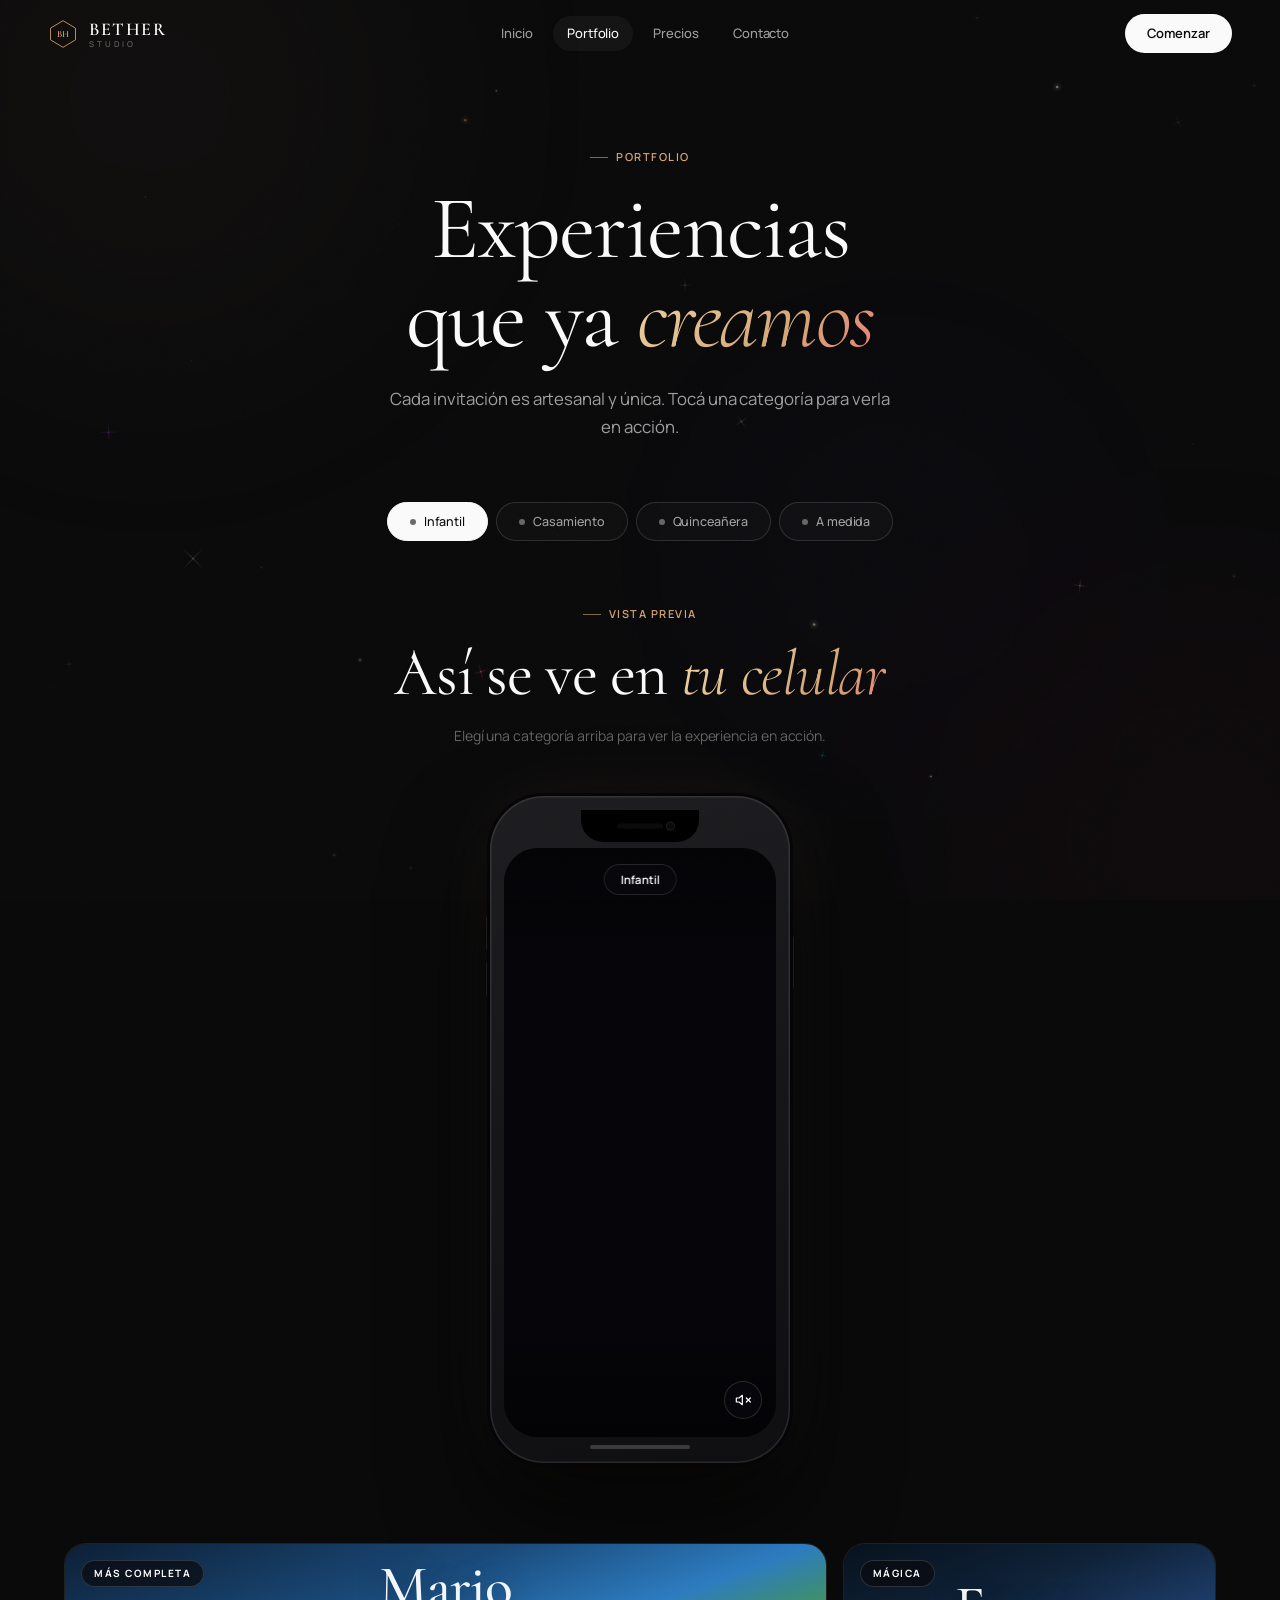
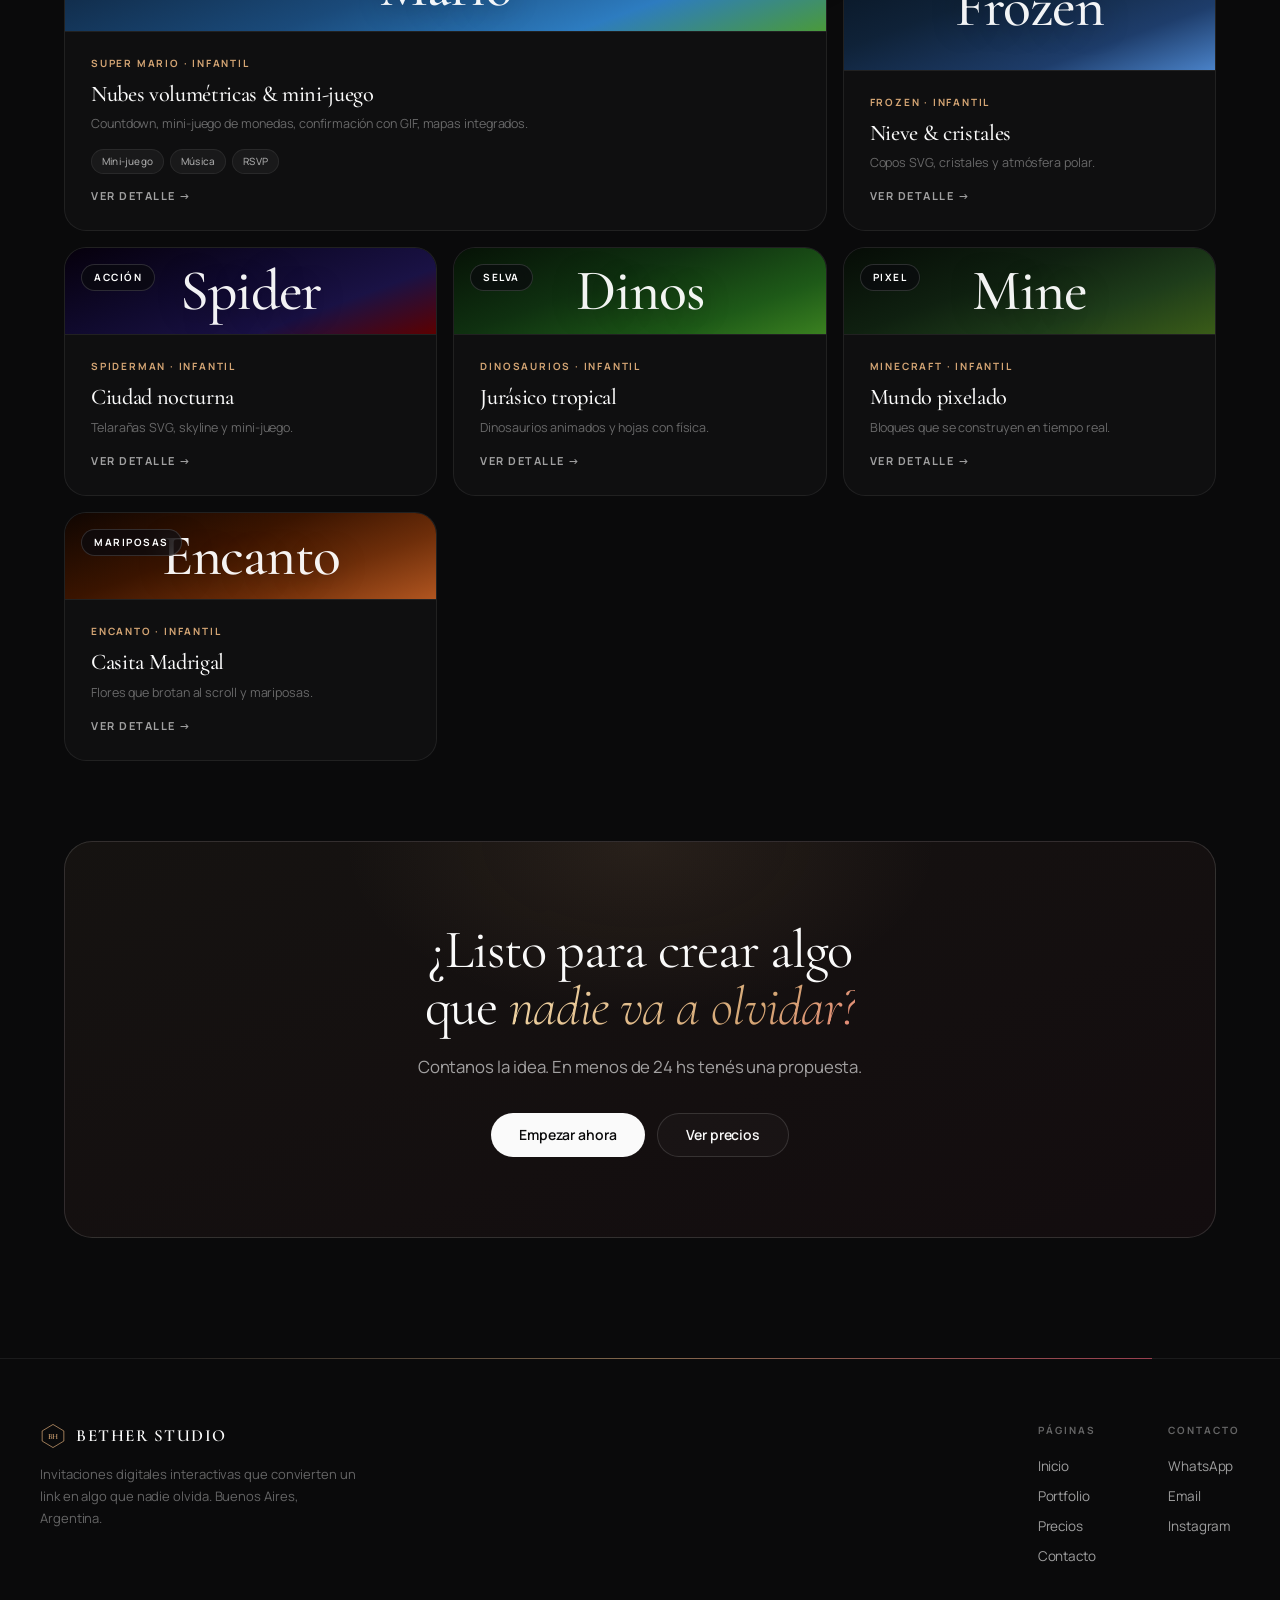
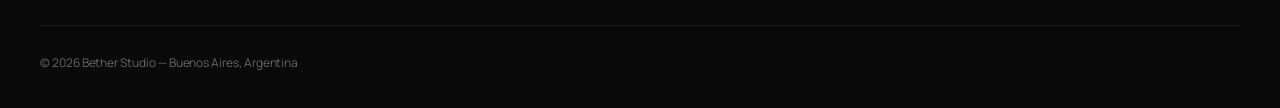
==== portfolio.html @ 916e72cb "Add files via upload" ====
<!DOCTYPE html>
<html lang="es">
<head>
<meta charset="UTF-8"/>
<meta name="viewport" content="width=device-width,initial-scale=1.0"/>
<title>Portfolio — Bether Studio</title>
<link rel="preconnect" href="https://fonts.googleapis.com"/>
<link rel="preconnect" href="https://fonts.gstatic.com" crossorigin/>
<link href="https://fonts.googleapis.com/css2?family=Cormorant+Garamond:ital,wght@0,300;0,400;0,500;0,600;1,300;1,400&family=Manrope:wght@300;400;500;600;700&display=swap" rel="stylesheet"/>
<link rel="stylesheet" href="shared.css"/>
<style>
/* ═══ FILTER BAR ═══ */
.filter-bar{display:flex;gap:8px;justify-content:center;flex-wrap:wrap;padding:0 24px 56px;max-width:var(--max-w);margin:0 auto}
.fb{background:var(--surface);border:1px solid var(--border-2);color:var(--text-2);padding:10px 22px;border-radius:99px;font-size:12.5px;font-weight:500;cursor:pointer;font-family:inherit;letter-spacing:-.005em;transition:all .25s var(--ease);display:inline-flex;align-items:center;gap:8px}
.fb:hover{background:var(--surface-2);border-color:var(--border-3);color:var(--text);transform:translateY(-1px)}
.fb.active{background:var(--text);color:var(--bg);border-color:var(--text)}
.fb-dot{width:6px;height:6px;border-radius:50%;background:currentColor;opacity:.6}

/* ═══ PHONE MOCKUP ═══ */
.phone-section{display:flex;flex-direction:column;align-items:center;gap:48px;padding:0 24px 80px;max-width:860px;margin:0 auto}
.phone-header{text-align:center;max-width:560px}
.pl-sub{font-size:14px;color:var(--text-3);line-height:1.7;margin-top:8px}

.phone-wrap{position:relative;flex-shrink:0}
.phone-side-btn{position:absolute;background:rgba(255,255,255,.12);border-radius:3px}
.phone-vol-up{width:3px;height:34px;left:-4px;top:120px}
.phone-vol-down{width:3px;height:34px;left:-4px;top:166px}
.phone-power{width:3px;height:52px;right:-4px;top:140px}

.phone-frame{
  width:300px;
  background:linear-gradient(165deg,#1d1d20,#0f0f12);
  border-radius:54px;padding:14px;
  box-shadow:
    inset 0 0 0 1.5px rgba(255,255,255,.10),
    0 0 0 3px #050507,
    0 50px 100px rgba(0,0,0,.7),
    0 0 80px rgba(212,165,116,.08);
  position:relative;
  transition:transform .35s var(--ease);
}
.phone-frame:hover{transform:translateY(-6px) scale(1.01)}
.phone-notch{width:118px;height:32px;background:#000;border-radius:0 0 22px 22px;margin:0 auto 6px;position:relative}
.phone-notch::before{content:"";position:absolute;left:50%;top:50%;transform:translate(-50%,-50%);width:46px;height:5px;background:#0a0a0c;border-radius:99px}
.phone-notch::after{content:"";position:absolute;right:24px;top:50%;transform:translateY(-50%);width:9px;height:9px;border-radius:50%;background:#0a0a0c;border:1.2px solid rgba(255,255,255,.08)}
.phone-screen{background:#06060a;border-radius:34px;overflow:hidden;aspect-ratio:9/19.5;position:relative}
.phone-home-bar{width:100px;height:4px;background:rgba(255,255,255,.18);border-radius:99px;margin:8px auto 0}

.phone-placeholder{position:absolute;inset:0;display:flex;flex-direction:column;align-items:center;justify-content:center;gap:18px;z-index:2;background:radial-gradient(ellipse at center,#1a1a22,#0a0a0c);transition:opacity .45s var(--ease)}
.phone-placeholder.hidden{opacity:0;pointer-events:none}
.pp-glyph{width:54px;height:54px;border-radius:18px;background:linear-gradient(135deg,var(--gold),var(--gold-2));display:flex;align-items:center;justify-content:center;font-family:'Cormorant Garamond',serif;font-size:24px;font-weight:600;color:#1a0f00;box-shadow:0 12px 30px rgba(212,165,116,.3)}
.pp-text{font-size:13px;color:var(--text-2);text-align:center;line-height:1.6;font-weight:500;padding:0 20px;letter-spacing:-.005em}
.pp-arrows{font-size:20px;color:var(--gold);opacity:.4;animation:ppPulse 2s ease-in-out infinite}
@keyframes ppPulse{0%,100%{opacity:.3;transform:translateY(0)}50%{opacity:.85;transform:translateY(-4px)}}

.phone-video{position:absolute;inset:0;width:100%;height:100%;object-fit:cover;display:none;z-index:1}
.phone-video.active{display:block}

.phone-overlay{position:absolute;inset:0;z-index:3;pointer-events:none;display:none;background:linear-gradient(180deg,rgba(0,0,0,.45) 0%,transparent 22%,transparent 78%,rgba(0,0,0,.5) 100%)}
.phone-overlay.active{display:block;pointer-events:all}
.phone-cat-badge{position:absolute;top:16px;left:50%;transform:translateX(-50%);background:rgba(10,10,15,.65);border:1px solid rgba(255,255,255,.12);backdrop-filter:blur(14px);padding:6px 16px;border-radius:99px;font-size:11.5px;font-weight:600;color:#fff;letter-spacing:-.005em;white-space:nowrap}
.phone-sound-btn{position:absolute;bottom:18px;right:14px;width:38px;height:38px;border-radius:50%;background:rgba(10,10,15,.6);border:1px solid rgba(255,255,255,.14);backdrop-filter:blur(14px);display:flex;align-items:center;justify-content:center;cursor:pointer;color:#fff;transition:background .2s,transform .2s}
.phone-sound-btn:hover{background:rgba(20,20,25,.85);transform:scale(1.08)}
.phone-sound-btn svg{width:16px;height:16px;stroke-width:1.8}

/* ═══ PORTFOLIO GRID ═══ */
.port-grid{display:grid;grid-template-columns:repeat(12,1fr);gap:16px;max-width:var(--max-w);margin:0 auto;padding:0 24px 80px}
.pc{border-radius:var(--r-lg);overflow:hidden;background:var(--surface);border:1px solid var(--border);transition:transform .4s var(--ease),border-color .25s,box-shadow .4s;cursor:pointer;display:flex;flex-direction:column}
.pc:hover{border-color:var(--border-2);box-shadow:var(--shadow-3);transform:translateY(-6px)}
.pc-wide{grid-column:span 8}
.pc-tall{grid-column:span 4}
.pc-third{grid-column:span 4}
.pc-visual{position:relative;overflow:hidden;display:flex;align-items:center;justify-content:center;flex:1}
.pc-wide .pc-visual,.pc-tall .pc-visual{height:300px}
.pc-third .pc-visual{height:240px}
.pc-glyph{font-family:'Cormorant Garamond',serif;font-size:3.6rem;font-weight:500;letter-spacing:-.02em;transition:transform .55s var(--ease);position:relative;z-index:1;color:rgba(255,255,255,.95);text-shadow:0 4px 28px rgba(0,0,0,.4)}
.pc:hover .pc-glyph{transform:scale(1.08) translateY(-4px)}
.pc-badge{position:absolute;top:16px;left:16px;background:rgba(10,10,15,.72);border:1px solid rgba(255,255,255,.14);padding:5px 12px;border-radius:99px;font-size:10px;font-weight:700;letter-spacing:1.5px;color:#fff;text-transform:uppercase;backdrop-filter:blur(12px);z-index:2}
.pc-info{padding:24px 26px;border-top:1px solid var(--border)}
.pc-tag{font-size:10px;font-weight:700;letter-spacing:1.8px;text-transform:uppercase;margin-bottom:10px;display:block;color:var(--gold)}
.pc-name{font-family:'Cormorant Garamond',serif;font-size:1.4rem;font-weight:500;margin-bottom:8px;color:var(--text);letter-spacing:-.015em;line-height:1.15}
.pc-desc{font-size:12.5px;color:var(--text-3);line-height:1.65;font-weight:400}
.pc-pills{display:flex;gap:6px;flex-wrap:wrap;margin-top:14px}
.pill{font-size:10px;font-weight:500;padding:4px 10px;border-radius:99px;background:var(--surface-2);border:1px solid var(--border);color:var(--text-2);letter-spacing:.2px}
.pc-cta{display:inline-flex;align-items:center;gap:6px;margin-top:14px;font-size:11px;font-weight:700;letter-spacing:1.5px;text-transform:uppercase;color:var(--text-2);transition:gap .25s,color .25s}
.pc:hover .pc-cta{gap:10px;color:var(--gold)}

/* MODAL */
.modal-ov{position:fixed;inset:0;background:rgba(5,5,7,.82);backdrop-filter:blur(24px);z-index:8000;display:none;align-items:center;justify-content:center;padding:24px}
.modal-ov.open{display:flex}
.modal{background:var(--bg3);border:1px solid var(--border-2);border-radius:var(--r-xl);max-width:880px;width:100%;max-height:90vh;overflow-y:auto;position:relative;animation:mIn .45s var(--ease)}
@keyframes mIn{from{opacity:0;transform:scale(.96) translateY(20px)}to{opacity:1;transform:scale(1) translateY(0)}}
.modal-close{position:absolute;top:18px;right:18px;width:38px;height:38px;border-radius:50%;background:rgba(255,255,255,.06);border:1px solid var(--border-2);color:var(--text);font-size:16px;cursor:pointer;display:flex;align-items:center;justify-content:center;transition:all .2s;z-index:2;backdrop-filter:blur(10px)}
.modal-close:hover{background:rgba(255,255,255,.12);border-color:var(--border-3);transform:scale(1.08)}
.modal-vis{height:280px;display:flex;align-items:center;justify-content:center;border-radius:var(--r-xl) var(--r-xl) 0 0;position:relative;overflow:hidden}
.modal-vis-glyph{font-family:'Cormorant Garamond',serif;font-size:5rem;font-weight:500;color:#fff;letter-spacing:-.02em;text-shadow:0 6px 40px rgba(0,0,0,.4);z-index:2;position:relative}
.modal-body{padding:36px 40px 40px}
.modal-tag{font-size:10px;font-weight:700;letter-spacing:1.8px;text-transform:uppercase;color:var(--gold);margin-bottom:10px;display:block}
.modal-title{font-family:'Cormorant Garamond',serif;font-size:2.2rem;font-weight:500;letter-spacing:-.02em;margin-bottom:14px;line-height:1.1}
.modal-desc{font-size:14.5px;color:var(--text-2);line-height:1.7;margin-bottom:28px;font-weight:400}
.modal-feats{display:grid;grid-template-columns:1fr 1fr;gap:8px;margin-bottom:30px}
.mf{display:flex;align-items:center;gap:12px;font-size:13px;color:var(--text-2);padding:12px 16px;background:var(--surface);border:1px solid var(--border);border-radius:var(--r-md);font-weight:500}
.mf-i{width:24px;height:24px;border-radius:8px;background:var(--tint-gold);color:var(--gold);display:flex;align-items:center;justify-content:center;flex-shrink:0}
.mf-i svg{width:14px;height:14px}
.modal-acts{display:flex;gap:12px;flex-wrap:wrap}

@media(max-width:960px){
  .pc-wide,.pc-tall{grid-column:span 6}
  .pc-third{grid-column:span 6}
  .modal-feats{grid-template-columns:1fr}
}
@media(max-width:680px){
  .pc-wide,.pc-tall,.pc-third{grid-column:span 12}
  .phone-frame{width:280px}
  .modal-body{padding:24px 22px}
}
</style>
</head>
<body>

<nav id="nav">
  <a href="index.html" class="nav-logo">
    <svg class="logo-svg-el" viewBox="0 0 36 36" fill="none">
      <path d="M18 2 L33 11 L33 25 L18 34 L3 25 L3 11 Z" stroke="url(#lg1)" stroke-width="1" fill="none" stroke-linejoin="round"/>
      <text x="18" y="22" text-anchor="middle" font-family="Cormorant Garamond,serif" font-size="11" font-weight="600" fill="url(#lg1)">BH</text>
      <defs><linearGradient id="lg1" x1="3" y1="2" x2="33" y2="34"><stop offset="0%" stop-color="#d4a574"/><stop offset="100%" stop-color="#e6c08a"/></linearGradient></defs>
    </svg>
    <div class="logo-wm"><span class="logo-name">Bether</span><span class="logo-sub">Studio</span></div>
  </a>
  <ul class="nav-links">
    <li><a href="index.html">Inicio</a></li>
    <li><a href="portfolio.html" class="active">Portfolio</a></li>
    <li><a href="precios.html">Precios</a></li>
    <li><a href="contacto.html">Contacto</a></li>
  </ul>
  <a href="contacto.html" class="nav-cta">Comenzar</a>
  <button class="mt" id="mt" aria-label="Menu"><span></span><span></span><span></span></button>
</nav>
<div class="mmenu" id="mm">
  <button class="mclose" id="mc" aria-label="Cerrar">✕</button>
  <a href="index.html">Inicio</a>
  <a href="portfolio.html">Portfolio</a>
  <a href="precios.html">Precios</a>
  <a href="contacto.html">Contacto</a>
</div>
<div class="sb" id="sb"></div>

<!-- PAGE HEADER -->
<div class="ph">
  <div class="sec-tag reveal" style="justify-content:center">Portfolio</div>
  <h1 class="reveal">Experiencias<br>que ya <em>creamos</em></h1>
  <p class="reveal">Cada invitación es artesanal y única. Tocá una categoría para verla en acción.</p>
</div>

<!-- FILTER BAR -->
<div class="filter-bar">
  <button class="fb active" data-f="infantil"><span class="fb-dot"></span>Infantil</button>
  <button class="fb" data-f="casamiento"><span class="fb-dot"></span>Casamiento</button>
  <button class="fb" data-f="quinceanera"><span class="fb-dot"></span>Quinceañera</button>
  <button class="fb" data-f="medida"><span class="fb-dot"></span>A medida</button>
</div>

<!-- PHONE MOCKUP -->
<div class="phone-section">
  <div class="phone-header">
    <div class="sec-tag" style="justify-content:center">Vista previa</div>
    <h2 class="sec-title">Así se ve en <em>tu celular</em></h2>
    <p class="pl-sub">Elegí una categoría arriba para ver la experiencia en acción.</p>
  </div>
  <div class="phone-wrap">
    <div class="phone-side-btn phone-vol-up"></div>
    <div class="phone-side-btn phone-vol-down"></div>
    <div class="phone-side-btn phone-power"></div>
    <div class="phone-frame">
      <div class="phone-notch"></div>
      <div class="phone-screen">
        <div class="phone-placeholder" id="phonePlaceholder">
          <div class="pp-glyph">B</div>
          <div class="pp-text">Tocá una categoría<br>para ver la experiencia</div>
          <div class="pp-arrows">↑</div>
        </div>
        <video class="phone-video" id="vid-infantil" loop playsinline muted
          src="https://r2.betherstudio.com/previews/infantil.mp4"
          poster="https://r2.betherstudio.com/previews/infantil-poster.jpg"></video>
        <video class="phone-video" id="vid-casamiento" loop playsinline muted
          src="https://r2.betherstudio.com/previews/casamiento.mp4"
          poster="https://r2.betherstudio.com/previews/casamiento-poster.jpg"></video>
        <video class="phone-video" id="vid-quinceanera" loop playsinline muted
          src="https://r2.betherstudio.com/previews/quinceanera.mp4"
          poster="https://r2.betherstudio.com/previews/quinceanera-poster.jpg"></video>
        <video class="phone-video" id="vid-medida" loop playsinline muted
          src="https://r2.betherstudio.com/previews/medida.mp4"
          poster="https://r2.betherstudio.com/previews/medida-poster.jpg"></video>
        <div class="phone-overlay" id="phoneOverlay">
          <div class="phone-cat-badge" id="phoneCatBadge"></div>
          <div class="phone-sound-btn" id="phoneSoundBtn" aria-label="Sonido">
            <svg id="soundIcon" viewBox="0 0 24 24" fill="none" stroke="currentColor" stroke-linecap="round" stroke-linejoin="round"><polygon points="11 5 6 9 2 9 2 15 6 15 11 19 11 5"/><line x1="23" y1="9" x2="17" y2="15"/><line x1="17" y1="9" x2="23" y2="15"/></svg>
          </div>
        </div>
      </div>
      <div class="phone-home-bar"></div>
    </div>
  </div>
</div>

<!-- PORTFOLIO GRID -->
<div class="port-grid">

  <!-- Mario -->
  <div class="pc pc-wide" data-cat="infantil" data-modal="mario">
    <div class="pc-visual" style="background:linear-gradient(160deg,#0d1f35,#1a4a7a 45%,#2d7cc0 75%,#4a9a3a)">
      <span class="pc-badge">Más completa</span>
      <span class="pc-glyph">Mario</span>
    </div>
    <div class="pc-info">
      <span class="pc-tag">Super Mario · Infantil</span>
      <div class="pc-name">Nubes volumétricas &amp; mini-juego</div>
      <p class="pc-desc">Countdown, mini-juego de monedas, confirmación con GIF, mapas integrados.</p>
      <div class="pc-pills"><span class="pill">Mini-juego</span><span class="pill">Música</span><span class="pill">RSVP</span></div>
      <span class="pc-cta">Ver detalle →</span>
    </div>
  </div>

  <!-- Frozen -->
  <div class="pc pc-tall" data-cat="infantil" data-modal="frozen">
    <div class="pc-visual" style="background:linear-gradient(160deg,#07121e,#0f2238 40%,#1e3d6b 75%,#4a82c8)">
      <span class="pc-badge">Mágica</span>
      <span class="pc-glyph">Frozen</span>
    </div>
    <div class="pc-info">
      <span class="pc-tag">Frozen · Infantil</span>
      <div class="pc-name">Nieve &amp; cristales</div>
      <p class="pc-desc">Copos SVG, cristales y atmósfera polar.</p>
      <span class="pc-cta">Ver detalle →</span>
    </div>
  </div>

  <!-- Spiderman -->
  <div class="pc pc-third" data-cat="infantil" data-modal="spiderman">
    <div class="pc-visual" style="background:linear-gradient(160deg,#06000c,#100a2e 40%,#1a1245 70%,#5c0000)">
      <span class="pc-badge">Acción</span>
      <span class="pc-glyph">Spider</span>
    </div>
    <div class="pc-info">
      <span class="pc-tag">Spiderman · Infantil</span>
      <div class="pc-name">Ciudad nocturna</div>
      <p class="pc-desc">Telarañas SVG, skyline y mini-juego.</p>
      <span class="pc-cta">Ver detalle →</span>
    </div>
  </div>

  <!-- Dino -->
  <div class="pc pc-third" data-cat="infantil" data-modal="dino">
    <div class="pc-visual" style="background:linear-gradient(160deg,#061206,#0f3010 40%,#1e5a18 75%,#3a8020)">
      <span class="pc-badge">Selva</span>
      <span class="pc-glyph">Dinos</span>
    </div>
    <div class="pc-info">
      <span class="pc-tag">Dinosaurios · Infantil</span>
      <div class="pc-name">Jurásico tropical</div>
      <p class="pc-desc">Dinosaurios animados y hojas con física.</p>
      <span class="pc-cta">Ver detalle →</span>
    </div>
  </div>

  <!-- Minecraft -->
  <div class="pc pc-third" data-cat="infantil" data-modal="minecraft">
    <div class="pc-visual" style="background:linear-gradient(160deg,#060c06,#0f2010 40%,#1e3c1a 70%,#3a5c18)">
      <span class="pc-badge">Pixel</span>
      <span class="pc-glyph">Mine</span>
    </div>
    <div class="pc-info">
      <span class="pc-tag">Minecraft · Infantil</span>
      <div class="pc-name">Mundo pixelado</div>
      <p class="pc-desc">Bloques que se construyen en tiempo real.</p>
      <span class="pc-cta">Ver detalle →</span>
    </div>
  </div>

  <!-- Encanto -->
  <div class="pc pc-third" data-cat="infantil" data-modal="encanto">
    <div class="pc-visual" style="background:linear-gradient(160deg,#100602,#3a1400 40%,#6e2e0a 70%,#b05520)">
      <span class="pc-badge">Mariposas</span>
      <span class="pc-glyph">Encanto</span>
    </div>
    <div class="pc-info">
      <span class="pc-tag">Encanto · Infantil</span>
      <div class="pc-name">Casita Madrigal</div>
      <p class="pc-desc">Flores que brotan al scroll y mariposas.</p>
      <span class="pc-cta">Ver detalle →</span>
    </div>
  </div>

  <!-- Wedding -->
  <div class="pc pc-wide" data-cat="casamiento" data-modal="wed" style="display:none">
    <div class="pc-visual" style="background:linear-gradient(160deg,#0a0705,#14091e 45%,#1e1035 80%,#140820)">
      <span class="pc-badge">Elegancia</span>
      <span class="pc-glyph">Sí, acepto.</span>
    </div>
    <div class="pc-info">
      <span class="pc-tag">Casamiento</span>
      <div class="pc-name">Elegancia Dorada · Sobre animado</div>
      <p class="pc-desc">Sobre que se abre, pétalos, música generativa, trivia y CBU/alias.</p>
      <div class="pc-pills"><span class="pill">Sobre</span><span class="pill">Pétalos</span><span class="pill">CBU</span></div>
      <span class="pc-cta">Ver detalle →</span>
    </div>
  </div>

  <!-- Quince -->
  <div class="pc pc-tall" data-cat="quinceanera" data-modal="quince" style="display:none">
    <div class="pc-visual" style="background:linear-gradient(160deg,#0f0520,#2d0f4a 40%,#5a1f8a 70%,#8840c0)">
      <span class="pc-badge">Destellos</span>
      <span class="pc-glyph">Quince</span>
    </div>
    <div class="pc-info">
      <span class="pc-tag">Quinceañera</span>
      <div class="pc-name">Rosa Violeta</div>
      <p class="pc-desc">Pétalos de rosa, destellos, galería y RSVP.</p>
      <span class="pc-cta">Ver detalle →</span>
    </div>
  </div>

  <!-- Custom -->
  <div class="pc pc-wide" data-cat="medida" data-modal="custom" style="display:none">
    <div class="pc-visual" style="background:linear-gradient(160deg,#111113,#18182a 50%,#2a1f3a)">
      <span class="pc-badge">A medida</span>
      <span class="pc-glyph">Tu idea</span>
    </div>
    <div class="pc-info">
      <span class="pc-tag">A medida</span>
      <div class="pc-name">¿Tenés una idea?</div>
      <p class="pc-desc">Cualquier temática. Construimos algo único para vos.</p>
      <span class="pc-cta">Ver detalle →</span>
    </div>
  </div>

</div>

<!-- CTA BANNER -->
<div class="cta-banner">
  <div class="cta-inner reveal">
    <h2>¿Listo para crear algo<br>que <em>nadie va a olvidar?</em></h2>
    <p>Contanos la idea. En menos de 24 hs tenés una propuesta.</p>
    <div class="cta-btns">
      <a href="contacto.html" class="btn btn-primary">Empezar ahora</a>
      <a href="precios.html" class="btn btn-ghost">Ver precios</a>
    </div>
  </div>
</div>

<!-- MODAL -->
<div class="modal-ov" id="mOv">
  <div class="modal">
    <button class="modal-close" id="mClose" aria-label="Cerrar">✕</button>
    <div class="modal-vis" id="mVis"></div>
    <div class="modal-body">
      <span class="modal-tag" id="mTag"></span>
      <h3 class="modal-title" id="mTitle"></h3>
      <p class="modal-desc" id="mDesc"></p>
      <div class="modal-feats" id="mFeats"></div>
      <div class="modal-acts">
        <a href="contacto.html" class="btn btn-primary">Consultar esta experiencia</a>
        <a href="https://wa.me/5491137028226" class="btn btn-ghost" target="_blank" rel="noopener">WhatsApp</a>
      </div>
    </div>
  </div>
</div>

<!-- FOOTER -->
<footer>
  <div class="foot-inner">
    <div class="foot-top">
      <div class="foot-brand">
        <div class="foot-brand-logo">
          <svg width="26" height="26" viewBox="0 0 36 36" fill="none">
            <path d="M18 2 L33 11 L33 25 L18 34 L3 25 L3 11 Z" stroke="url(#fg2)" stroke-width="1" fill="none"/>
            <text x="18" y="22" text-anchor="middle" font-family="Cormorant Garamond,serif" font-size="11" font-weight="600" fill="url(#fg2)">BH</text>
            <defs><linearGradient id="fg2" x1="3" y1="2" x2="33" y2="34"><stop offset="0%" stop-color="#d4a574"/><stop offset="100%" stop-color="#e6c08a"/></linearGradient></defs>
          </svg>
          <span class="foot-brand-name">Bether Studio</span>
        </div>
        <p class="foot-desc">Invitaciones digitales interactivas que convierten un link en algo que nadie olvida. Buenos Aires, Argentina.</p>
      </div>
      <div class="foot-cols">
        <div class="foot-col">
          <h4>Páginas</h4>
          <a href="index.html">Inicio</a>
          <a href="portfolio.html">Portfolio</a>
          <a href="precios.html">Precios</a>
          <a href="contacto.html">Contacto</a>
        </div>
        <div class="foot-col">
          <h4>Contacto</h4>
          <a href="https://wa.me/5491137028226" target="_blank" rel="noopener">WhatsApp</a>
          <a href="mailto:hola@betherstudio.com.ar">Email</a>
          <a href="https://instagram.com/betherstudio" target="_blank" rel="noopener">Instagram</a>
        </div>
      </div>
    </div>
    <div class="foot-bottom">
      <span class="foot-copy">© 2026 Bether Studio — Buenos Aires, Argentina</span>
      
    </div>
  </div>
</footer>

<button class="back-top" id="bt" aria-label="Volver arriba">
  <svg width="14" height="14" viewBox="0 0 24 24" fill="none" stroke="currentColor" stroke-width="2" stroke-linecap="round" stroke-linejoin="round"><line x1="12" y1="19" x2="12" y2="5"/><polyline points="5 12 12 5 19 12"/></svg>
</button>

<script src="shared.js"></script>
<script>
/* ─── PHONE MOCKUP LOGIC ─── */
const CAT_LABELS = {
  infantil:   'Infantil',
  casamiento: 'Casamiento',
  quinceanera:'Quinceañera',
  medida:     'A medida'
};
let currentVid=null,isMuted=true;

function switchCategory(cat){
  if(currentVid){ currentVid.pause(); currentVid.classList.remove('active'); }
  document.getElementById('phonePlaceholder')?.classList.add('hidden');
  document.getElementById('phoneOverlay')?.classList.add('active');
  const badge=document.getElementById('phoneCatBadge');
  if(badge) badge.textContent = CAT_LABELS[cat] || cat;
  const vid=document.getElementById('vid-'+cat);
  if(vid){
    vid.classList.add('active');
    vid.muted=true; isMuted=true;
    updateSoundIcon();
    vid.currentTime=0;
    vid.play().catch(()=>{});
    currentVid=vid;
  }
}
function updateSoundIcon(){
  const ic=document.getElementById('soundIcon');
  if(!ic) return;
  ic.innerHTML = isMuted
    ? '<polygon points="11 5 6 9 2 9 2 15 6 15 11 19 11 5"/><line x1="23" y1="9" x2="17" y2="15"/><line x1="17" y1="9" x2="23" y2="15"/>'
    : '<polygon points="11 5 6 9 2 9 2 15 6 15 11 19 11 5"/><path d="M19.07 4.93a10 10 0 0 1 0 14.14M15.54 8.46a5 5 0 0 1 0 7.07"/>';
}
document.getElementById('phoneSoundBtn')?.addEventListener('click',()=>{
  if(!currentVid) return;
  isMuted=!isMuted; currentVid.muted=isMuted; updateSoundIcon();
});

/* ─── FILTERS ─── */
document.querySelectorAll('.fb').forEach(b=>{
  b.addEventListener('click',()=>{
    document.querySelectorAll('.fb').forEach(x=>x.classList.remove('active'));
    b.classList.add('active');
    const f=b.dataset.f;
    document.querySelectorAll('.pc').forEach(c=>{
      c.style.display = c.dataset.cat===f ? '' : 'none';
    });
    switchCategory(f);
  });
});

// Initial state
document.addEventListener('DOMContentLoaded',()=>{
  document.querySelectorAll('.pc').forEach(c=>{
    c.style.display = c.dataset.cat==='infantil' ? '' : 'none';
  });
  setTimeout(()=>switchCategory('infantil'),300);
});

/* ─── PORTFOLIO MODAL ─── */
const MD={
  mario:{tag:'Super Mario Bros · Cumpleaños infantil',title:'Nubes volumétricas & mini-juego',desc:'La experiencia más completa del portfolio. Countdown, mini-juego de monedas, confirmación con GIF y mapas integrados.',bg:'linear-gradient(160deg,#0d1f35,#1a4a7a 45%,#2d7cc0 75%,#4a9a3a)',glyph:'Mario',feats:['Mini-juego interactivo','Música + efectos','Countdown en vivo','Mapas integrados','Confirmación RSVP','Agregar al calendario']},
  wed:{tag:'Casamiento',title:'Elegancia Dorada · Sobre animado',desc:'Sobre que se abre al entrar, pétalos, música generativa, trivia de la pareja y sección de regalos con CBU/alias.',bg:'linear-gradient(160deg,#0a0705,#14091e 45%,#1e1035 80%,#140820)',glyph:'Sí, acepto.',feats:['Sobre animado','Pétalos Canvas','Música generativa','Trivia de la pareja','CBU/alias regalos','RSVP elegante']},
  frozen:{tag:'Frozen · Infantil',title:'Nieve & cristales mágicos',desc:'Copos SVG animados, cristales brillantes y atmósfera polar.',bg:'linear-gradient(160deg,#07121e,#0f2238 40%,#1e3d6b 75%,#4a82c8)',glyph:'Frozen',feats:['Nieve SVG','Cristales','Música Frozen','Countdown','Confirmación','Mapas']},
  spiderman:{tag:'Spiderman · Infantil',title:'Ciudad nocturna de Nueva York',desc:'Telarañas SVG en tiempo real, skyline y mini-juego de acción.',bg:'linear-gradient(160deg,#06000c,#100a2e 40%,#1a1245 70%,#5c0000)',glyph:'Spider',feats:['Telarañas SVG','Mini-juego','Skyline','Efectos','Confirmación','Countdown']},
  dino:{tag:'Dinosaurios · Infantil',title:'Jurásico Tropical',desc:'Selva animada, dinosaurios que caminan y hojas con física real.',bg:'linear-gradient(160deg,#061206,#0f3010 40%,#1e5a18 75%,#3a8020)',glyph:'Dinos',feats:['Dinos animados','Hojas física','Rugidos','Countdown','Confirmación','Mapas']},
  quince:{tag:'Quinceañera',title:'Rosa Violeta · Destellos de diamante',desc:'Pétalos de rosa, destellos, galería de fotos, música y RSVP con lista.',bg:'linear-gradient(160deg,#0f0520,#2d0f4a 40%,#5a1f8a 70%,#8840c0)',glyph:'Quince',feats:['Pétalos rosa','Destellos','Galería','Música','Lista invitados','Countdown']},
  encanto:{tag:'Encanto · Infantil',title:'Casita Madrigal & mariposas',desc:'Flores que brotan al scroll y mariposas animadas.',bg:'linear-gradient(160deg,#100602,#3a1400 40%,#6e2e0a 70%,#b05520)',glyph:'Encanto',feats:['Flores al scroll','Mariposas','Magia','Música Encanto','Confirmación','Countdown']},
  minecraft:{tag:'Minecraft · Infantil',title:'Mundo Pixelado',desc:'Bloques que se construyen en tiempo real y pixel art procedural.',bg:'linear-gradient(160deg,#060c06,#0f2010 40%,#1e3c1a 70%,#3a5c18)',glyph:'Mine',feats:['Bloques animados','Pixel art','Sonidos','Mini-juego','Confirmación','Countdown']},
  custom:{tag:'A medida',title:'¿Tenés una idea?',desc:'Cualquier temática. Mandanos tu idea y construimos algo único.',bg:'linear-gradient(160deg,#111113,#18182a 50%,#2a1f3a)',glyph:'Tu idea',feats:['100% original','Tu paleta','Mini-juego temático','Música a elección','Todo incluido','Entrega rápida']}
};
const checkIcon='<svg viewBox="0 0 24 24" fill="none" stroke="currentColor" stroke-width="2.5" stroke-linecap="round" stroke-linejoin="round"><polyline points="20 6 9 17 4 12"/></svg>';
const mOv=document.getElementById('mOv');
document.querySelectorAll('.pc').forEach(card=>{
  card.addEventListener('click',()=>{
    const d=MD[card.dataset.modal]; if(!d) return;
    const vis=document.getElementById('mVis');
    vis.style.background=d.bg;
    vis.innerHTML='<span class="modal-vis-glyph">'+d.glyph+'</span>';
    document.getElementById('mTag').textContent=d.tag;
    document.getElementById('mTitle').textContent=d.title;
    document.getElementById('mDesc').textContent=d.desc;
    document.getElementById('mFeats').innerHTML=d.feats.map(f=>'<div class="mf"><span class="mf-i">'+checkIcon+'</span>'+f+'</div>').join('');
    mOv.classList.add('open');
  });
});
document.getElementById('mClose').addEventListener('click',()=>mOv.classList.remove('open'));
mOv.addEventListener('click',e=>{ if(e.target===mOv) mOv.classList.remove('open'); });
document.addEventListener('keydown',e=>{ if(e.key==='Escape') mOv.classList.remove('open'); });
</script>
</body>
</html>
---- shared.css ----
/* ═══════════════════════════════════════════════════════
   BETHER STUDIO · Design System v3
   Stack: Manrope + Cormorant Garamond
   Mood: Spotify/Apple — minimal, premium, confident
═══════════════════════════════════════════════════════ */

*,*::before,*::after{box-sizing:border-box;margin:0;padding:0}

:root{
  /* Surfaces */
  --bg:#0a0a0b;
  --bg2:#101012;
  --bg3:#16161a;
  --surface:rgba(255,255,255,.025);
  --surface-2:rgba(255,255,255,.045);
  --border:rgba(255,255,255,.07);
  --border-2:rgba(255,255,255,.13);
  --border-3:rgba(255,255,255,.22);

  /* Text */
  --text:#fafafa;
  --text-2:rgba(250,250,250,.62);
  --text-3:rgba(250,250,250,.38);
  --text-4:rgba(250,250,250,.22);

  /* Accents — disciplined */
  --gold:#d4a574;
  --gold-2:#e6c08a;
  --gold-3:#f1d8a8;
  --coral:#ff5d7a;
  --coral-2:#ff7a8e;
  --green:#4ade80;
  --green-soft:rgba(74,222,128,.12);

  /* Soft hue tints (used sparingly for category coding) */
  --tint-pink:rgba(255,93,122,.10);
  --tint-gold:rgba(212,165,116,.12);
  --tint-cyan:rgba(34,211,238,.08);
  --tint-purple:rgba(168,85,247,.10);

  /* Easing & shadow */
  --ease:cubic-bezier(.22,1,.36,1);
  --ease-spring:cubic-bezier(.34,1.56,.64,1);
  --shadow-1:0 1px 2px rgba(0,0,0,.4);
  --shadow-2:0 12px 30px rgba(0,0,0,.5);
  --shadow-3:0 30px 80px rgba(0,0,0,.55);
  --glow-gold:0 0 60px rgba(212,165,116,.15);

  /* Layout */
  --max-w:1200px;
  --r-sm:10px;
  --r-md:16px;
  --r-lg:22px;
  --r-xl:28px;
}

html{scroll-behavior:smooth;background:var(--bg)}
body{
  font-family:'Manrope',-apple-system,BlinkMacSystemFont,sans-serif;
  background:var(--bg);
  color:var(--text);
  overflow-x:hidden;
  -webkit-font-smoothing:antialiased;
  font-feature-settings:"ss01","cv01";
  font-weight:400;
  line-height:1.5;
  letter-spacing:-.005em;
}

/* Subtle ambient grain — almost invisible, premium */
body::before{
  content:"";position:fixed;inset:0;pointer-events:none;z-index:9990;opacity:.025;
  background-image:url("data:image/svg+xml,%3Csvg xmlns='http://www.w3.org/2000/svg' width='180' height='180'%3E%3Cfilter id='n'%3E%3CfeTurbulence type='fractalNoise' baseFrequency='.85' numOctaves='3' stitchTiles='stitch'/%3E%3C/filter%3E%3Crect width='180' height='180' filter='url(%23n)'/%3E%3C/svg%3E");
  mix-blend-mode:overlay;
}

/* Ambient gradient orbs — subtle, replaces noisy canvas */
.ambient{position:fixed;inset:0;pointer-events:none;z-index:0;overflow:hidden}
.ambient .orb{position:absolute;border-radius:50%;filter:blur(120px);opacity:.35}
.ambient .orb-1{width:600px;height:600px;background:rgba(212,165,116,.10);top:-200px;left:-150px;animation:float1 28s ease-in-out infinite}
.ambient .orb-2{width:520px;height:520px;background:rgba(255,93,122,.08);bottom:-200px;right:-180px;animation:float2 32s ease-in-out infinite}
.ambient .orb-3{width:380px;height:380px;background:rgba(168,85,247,.06);top:40%;left:55%;animation:float3 36s ease-in-out infinite}
@keyframes float1{0%,100%{transform:translate(0,0)}50%{transform:translate(60px,-40px)}}
@keyframes float2{0%,100%{transform:translate(0,0)}50%{transform:translate(-50px,40px)}}
@keyframes float3{0%,100%{transform:translate(0,0)}50%{transform:translate(-40px,-30px)}}

/* Mouse spotlight — single soft follow */
.spot{position:fixed;width:520px;height:520px;border-radius:50%;pointer-events:none;z-index:1;
  background:radial-gradient(circle,rgba(212,165,116,.07),transparent 70%);
  transform:translate(-50%,-50%);will-change:transform}

/* ═══════════════════════ CINEMATIC PAGE TRANSITION ═══════════════════════ */
#pgTrans{
  position:fixed;inset:0;z-index:9000;pointer-events:none;
  background:#09090b;
  clip-path:circle(0% at var(--ox,50%) var(--oy,50%));
  transition:clip-path .58s cubic-bezier(.76,0,.24,1);
}
#pgTrans.go{
  clip-path:circle(150% at var(--ox,50%) var(--oy,50%));
  pointer-events:all;
}
#pgFlash{
  position:fixed;inset:0;
  pointer-events:none;
  z-index:9001;
}

.sb{position:fixed;top:0;left:0;height:2px;width:100%;background:linear-gradient(90deg,var(--gold),var(--coral) 45%,#a855f7 80%,var(--gold));background-size:200% 100%;z-index:1000;transform-origin:left;transform:scaleX(0);transition:transform .1s linear;animation:sbShift 8s linear infinite}
@keyframes sbShift{from{background-position:0% 0}to{background-position:200% 0}}

/* Layered content sits above ambient */
nav,main,section,footer,.section,.ph,.proof-bar,.mq-wrap,.cta-banner,.contact-grid,.pricing-grid,.phone-section,.table-wrap,.filter-bar,.port-grid,.mmenu,.back-top,.modal-ov{position:relative;z-index:2}

/* ═══════════════ NAV ═══════════════ */
nav{position:fixed;top:0;left:0;right:0;z-index:500;padding:0 clamp(20px,4vw,48px);height:68px;display:flex;align-items:center;justify-content:space-between;transition:background .4s,border-color .4s,backdrop-filter .4s;border-bottom:1px solid transparent}
nav.scrolled{background:rgba(10,10,11,.78);border-color:var(--border);backdrop-filter:blur(28px) saturate(180%);-webkit-backdrop-filter:blur(28px) saturate(180%)}
.nav-logo{display:flex;align-items:center;gap:11px;text-decoration:none;flex-shrink:0}
.logo-svg-el{width:30px;height:30px;flex-shrink:0}
.logo-wm{display:flex;flex-direction:column;gap:2px;line-height:1}
.logo-name{font-family:'Cormorant Garamond',serif;font-size:18px;font-weight:600;letter-spacing:1.5px;color:var(--text);text-transform:uppercase}
.logo-sub{font-size:8px;font-weight:500;letter-spacing:3px;color:var(--text-3);text-transform:uppercase}

.nav-links{display:flex;gap:6px;list-style:none}
.nav-links a{display:inline-block;font-size:13px;font-weight:500;color:var(--text-2);text-decoration:none;padding:8px 14px;border-radius:99px;transition:color .25s,background .25s;letter-spacing:-.005em}
.nav-links a:hover{color:var(--text);background:var(--surface)}
.nav-links a.active{color:var(--text);background:var(--surface-2)}

.nav-cta{font-size:13px;font-weight:600;color:var(--bg);background:var(--text);padding:10px 22px;border-radius:99px;text-decoration:none;transition:transform .25s var(--ease),box-shadow .25s;letter-spacing:-.005em}
.nav-cta:hover{transform:translateY(-1px);box-shadow:0 8px 22px rgba(255,255,255,.18)}

.mt{display:none;flex-direction:column;gap:5px;background:none;border:none;cursor:pointer;padding:8px;width:38px;height:38px;align-items:center;justify-content:center}
.mt span{width:20px;height:1.5px;background:var(--text);transition:transform .3s,opacity .3s;display:block;border-radius:2px}
.mmenu{display:none;position:fixed;inset:0;background:rgba(10,10,11,.96);backdrop-filter:blur(20px);z-index:499;flex-direction:column;align-items:center;justify-content:center;gap:32px;opacity:0;transition:opacity .35s var(--ease)}
.mmenu.open{opacity:1}
.mmenu a{font-family:'Cormorant Garamond',serif;font-size:2.4rem;font-weight:300;color:var(--text);text-decoration:none;transition:color .2s}
.mmenu a:hover{color:var(--gold)}
.mclose{position:absolute;top:18px;right:22px;background:none;border:1px solid var(--border-2);color:var(--text);font-size:18px;cursor:pointer;width:38px;height:38px;border-radius:50%;display:flex;align-items:center;justify-content:center}

/* ═══════════════ BUTTONS ═══════════════ */
.btn{display:inline-flex;align-items:center;gap:8px;font-family:inherit;border:none;border-radius:99px;cursor:pointer;text-decoration:none;font-weight:600;letter-spacing:-.005em;transition:transform .25s var(--ease),background .25s,box-shadow .25s,border-color .25s,color .25s;font-size:14px;padding:14px 28px;line-height:1;white-space:nowrap}
.btn-primary{background:var(--text);color:var(--bg);position:relative;overflow:hidden;isolation:isolate}
.btn-primary:hover{transform:translateY(-2px);box-shadow:0 12px 32px rgba(255,255,255,.18)}
.btn-coral{background:var(--coral);color:#fff;position:relative;overflow:hidden;isolation:isolate}
.btn-coral:hover{transform:translateY(-2px);background:var(--coral-2);box-shadow:0 14px 36px rgba(255,93,122,.38)}
.btn-gold{background:linear-gradient(135deg,var(--gold),var(--gold-2));color:#1a0f00;position:relative;overflow:hidden;isolation:isolate}
.btn-gold:hover{transform:translateY(-2px);box-shadow:0 14px 36px rgba(212,165,116,.38)}
/* shine that travels through */
.btn-primary::after,.btn-coral::after,.btn-gold::after{
  content:"";position:absolute;inset:0;
  background:linear-gradient(105deg,transparent 30%,rgba(255,255,255,.45) 50%,transparent 70%);
  transform:translateX(-100%);
  animation:btnShine 4.2s ease-in-out infinite;pointer-events:none;z-index:-1;
}
.btn-coral::after,.btn-gold::after{background:linear-gradient(105deg,transparent 30%,rgba(255,255,255,.35) 50%,transparent 70%)}
@keyframes btnShine{0%,100%{transform:translateX(-100%)}55%{transform:translateX(180%)}}
.btn-ghost{background:var(--surface);color:var(--text);border:1px solid var(--border-2)}
.btn-ghost:hover{background:var(--surface-2);border-color:var(--border-3);transform:translateY(-2px)}
.btn-wa{background:var(--green-soft);color:var(--green);border:1px solid rgba(74,222,128,.28)}
.btn-wa:hover{background:rgba(74,222,128,.18);transform:translateY(-2px)}

/* ═══════════════ SECTIONS ═══════════════ */
.section{padding:120px 24px}
.sec-inner{max-width:var(--max-w);margin:0 auto}
.sec-header{text-align:center;margin-bottom:64px;max-width:680px;margin-left:auto;margin-right:auto}
.sec-tag{display:inline-flex;align-items:center;gap:8px;font-size:11px;font-weight:600;letter-spacing:1.5px;text-transform:uppercase;color:var(--gold);margin-bottom:18px}
.sec-tag::before{content:"";width:18px;height:1px;background:var(--gold);opacity:.6}
.sec-title{font-family:'Cormorant Garamond',serif;font-size:clamp(2.2rem,5vw,4rem);font-weight:400;letter-spacing:-.02em;line-height:1.02;margin-bottom:18px;color:var(--text);text-wrap:balance}
.sec-title em{font-style:italic;font-weight:300;background:linear-gradient(135deg,var(--gold-3) 0%,var(--gold) 40%,var(--coral) 80%,var(--gold-2) 100%);background-size:200% auto;-webkit-background-clip:text;background-clip:text;color:transparent;animation:gradShift 7s ease-in-out infinite}
@keyframes gradShift{0%,100%{background-position:0% center}50%{background-position:200% center}}
.sec-title strong{font-weight:600;color:var(--text)}
.sec-sub{font-size:1.05rem;color:var(--text-2);font-weight:400;line-height:1.65;max-width:560px;margin:0 auto;text-wrap:pretty}

/* Page header */
.ph{padding:140px 24px 60px;text-align:center;position:relative;overflow:hidden}
.ph h1{font-family:'Cormorant Garamond',serif;font-size:clamp(2.8rem,7vw,5.6rem);font-weight:400;letter-spacing:-.02em;line-height:1;margin-bottom:22px;text-wrap:balance}
.ph h1 em{font-style:italic;font-weight:300;background:linear-gradient(135deg,var(--gold-3) 0%,var(--gold) 35%,var(--coral) 70%,var(--gold-2) 100%);background-size:220% auto;-webkit-background-clip:text;background-clip:text;color:transparent;animation:gradShift 7s ease-in-out infinite}
.ph p{font-size:1.05rem;color:var(--text-2);font-weight:400;max-width:520px;margin:0 auto;line-height:1.7}

/* ═══════════════ PROOF BAR ═══════════════ */
.proof-bar{padding:22px 24px;border-top:1px solid var(--border);border-bottom:1px solid var(--border);background:rgba(255,255,255,.015)}
.proof-inner{max-width:var(--max-w);margin:0 auto;display:flex;align-items:center;justify-content:center;gap:48px;flex-wrap:wrap}
.proof-item{display:flex;align-items:center;gap:10px;opacity:.7;transition:opacity .25s}
.proof-item:hover{opacity:1}
.proof-stars{font-size:13px;letter-spacing:1px;color:var(--gold)}
.proof-text{font-size:13px;color:var(--text-2);font-weight:500}
.proof-text strong{color:var(--text);font-weight:600}
.proof-div{width:1px;height:18px;background:var(--border-2)}

/* ═══════════════ MARQUEE ═══════════════ */
.mq-wrap{overflow:hidden;position:relative;border-top:1px solid var(--border);border-bottom:1px solid var(--border);background:var(--bg2)}
.mq-wrap::before,.mq-wrap::after{content:"";position:absolute;top:0;bottom:0;width:140px;z-index:2;pointer-events:none}
.mq-wrap::before{left:0;background:linear-gradient(90deg,var(--bg2),transparent)}
.mq-wrap::after{right:0;background:linear-gradient(-90deg,var(--bg2),transparent)}
.mq-track{display:flex;animation:mq 50s linear infinite;white-space:nowrap;align-items:center}
.mq-track span{padding:20px 26px;font-size:13px;font-weight:500;color:var(--text-2);letter-spacing:-.005em}
.mq-track span.sep{padding:20px 4px;font-size:6px;color:var(--text-4)}
/* Marquee with subtle category color cycle */
.mq-track span:nth-child(12n+1){color:var(--gold)}
.mq-track span:nth-child(12n+3){color:var(--coral)}
.mq-track span:nth-child(12n+5){color:#a855f7}
.mq-track span:nth-child(12n+7){color:#22d3ee}
.mq-track span:nth-child(12n+9){color:#ffe449}
.mq-track span:nth-child(12n+11){color:var(--green)}
@keyframes mq{from{transform:translateX(0)}to{transform:translateX(-50%)}}

/* ═══════════════ TESTIMONIALS ═══════════════ */
.test-grid{display:grid;grid-template-columns:repeat(3,1fr);gap:16px}
.test-card{border-radius:var(--r-lg);padding:32px 30px;border:1px solid var(--border);background:var(--surface);transition:transform .4s var(--ease),border-color .3s,background .3s,box-shadow .4s;position:relative;overflow:hidden}
.test-card::before{content:"";position:absolute;inset:0;border-radius:inherit;opacity:0;background:radial-gradient(ellipse at top left,var(--tt),transparent 65%);transition:opacity .4s var(--ease);pointer-events:none}
.test-card:nth-child(1){--tt:rgba(212,165,116,.10);--ttb:rgba(212,165,116,.4)}
.test-card:nth-child(2){--tt:rgba(255,93,122,.10);--ttb:rgba(255,93,122,.4)}
.test-card:nth-child(3){--tt:rgba(168,85,247,.10);--ttb:rgba(168,85,247,.4)}
.test-card:hover{transform:translateY(-5px);border-color:var(--ttb);background:var(--surface-2);box-shadow:0 20px 50px rgba(0,0,0,.4)}
.test-card:hover::before{opacity:1}
.test-card>*{position:relative}
.test-stars{display:flex;gap:2px;margin-bottom:16px;font-size:14px;letter-spacing:1px;color:var(--gold)}
.test-card:nth-child(2) .test-stars{color:var(--coral)}
.test-card:nth-child(3) .test-stars{color:#c47fff}
.test-q{font-family:'Cormorant Garamond',serif;font-size:1.18rem;font-weight:400;font-style:italic;color:var(--text);line-height:1.55;margin-bottom:22px;text-wrap:pretty}
.test-auth{display:flex;align-items:center;gap:12px}
.test-av{width:40px;height:40px;border-radius:50%;background:var(--surface-2);border:1px solid var(--border-2);display:flex;align-items:center;justify-content:center;font-size:13px;font-weight:700;flex-shrink:0;color:var(--gold);font-family:inherit;letter-spacing:-.02em}
.test-card:nth-child(2) .test-av{color:var(--coral);background:rgba(255,93,122,.08);border-color:rgba(255,93,122,.25)}
.test-card:nth-child(3) .test-av{color:#c47fff;background:rgba(168,85,247,.08);border-color:rgba(168,85,247,.25)}
.test-card:nth-child(1) .test-av{background:rgba(212,165,116,.08);border-color:rgba(212,165,116,.25)}
.test-info{font-size:13px;color:var(--text);font-weight:600;line-height:1.4}
.test-info span{display:block;font-size:11.5px;color:var(--text-3);font-weight:500;margin-top:2px;letter-spacing:.2px}

/* ═══════════════ CTA BANNER ═══════════════ */
.cta-banner{max-width:var(--max-w);margin:0 auto;padding:0 24px}
.cta-inner{border-radius:var(--r-xl);padding:80px 60px;text-align:center;position:relative;overflow:hidden;background:linear-gradient(160deg,rgba(212,165,116,.06),rgba(255,93,122,.04));border:1px solid var(--border-2)}
.cta-inner::before{content:"";position:absolute;top:-50%;left:50%;transform:translateX(-50%);width:700px;height:400px;background:radial-gradient(ellipse,rgba(212,165,116,.10),transparent 60%);pointer-events:none}
.cta-inner > *{position:relative}
.cta-inner h2{font-family:'Cormorant Garamond',serif;font-size:clamp(2rem,4.5vw,3.4rem);font-weight:400;letter-spacing:-.02em;margin-bottom:18px;line-height:1.05;text-wrap:balance}
.cta-inner h2 em{font-style:italic;font-weight:300;background:linear-gradient(135deg,var(--gold-3) 0%,var(--gold) 35%,var(--coral) 70%,var(--gold-2) 100%);background-size:220% auto;-webkit-background-clip:text;background-clip:text;color:transparent;animation:gradShift 7s ease-in-out infinite}
.cta-inner h2 strong{font-weight:600}
.cta-inner p{font-size:1.05rem;color:var(--text-2);margin-bottom:32px;line-height:1.6;max-width:520px;margin-left:auto;margin-right:auto}
.cta-btns{display:flex;gap:12px;justify-content:center;flex-wrap:wrap}

/* ═══════════════ FOOTER ═══════════════ */
footer{border-top:1px solid var(--border);padding:64px 24px 36px;margin-top:120px;position:relative}
footer::before{content:"";position:absolute;top:-1px;left:10%;right:10%;height:1px;background:linear-gradient(90deg,transparent,var(--gold) 25%,var(--coral) 50%,#a855f7 75%,transparent);background-size:200% 100%;animation:sbShift 12s linear infinite;opacity:.55}
.foot-inner{max-width:var(--max-w);margin:0 auto}
.foot-top{display:flex;justify-content:space-between;gap:60px;flex-wrap:wrap;margin-bottom:48px}
.foot-brand{max-width:320px}
.foot-brand-logo{display:flex;align-items:center;gap:10px;margin-bottom:14px}
.foot-brand-name{font-family:'Cormorant Garamond',serif;font-size:17px;font-weight:600;letter-spacing:1.5px;color:var(--text);text-transform:uppercase}
.foot-desc{font-size:13px;color:var(--text-3);line-height:1.7}
.foot-cols{display:flex;gap:72px}
.foot-col h4{font-size:10px;font-weight:700;letter-spacing:2px;text-transform:uppercase;color:var(--text-3);margin-bottom:18px}
.foot-col a{display:block;font-size:13.5px;color:var(--text-2);text-decoration:none;margin-bottom:10px;transition:color .2s}
.foot-col a:hover{color:var(--text)}
.foot-bottom{display:flex;align-items:center;justify-content:space-between;flex-wrap:wrap;gap:14px;padding-top:28px;border-top:1px solid var(--border)}
.foot-copy,.foot-made{font-size:12px;color:var(--text-3);letter-spacing:-.005em}
.foot-made span{color:var(--coral)}

/* ═══════════════ BACK TO TOP ═══════════════ */
.back-top{position:fixed;bottom:28px;right:28px;width:46px;height:46px;border-radius:50%;background:rgba(20,20,22,.86);backdrop-filter:blur(12px);border:1px solid var(--border-2);color:var(--text);display:flex;align-items:center;justify-content:center;font-size:16px;cursor:pointer;z-index:400;opacity:0;transform:translateY(14px) scale(.9);transition:all .35s var(--ease)}
.back-top.show{opacity:1;transform:translateY(0) scale(1)}
.back-top:hover{background:rgba(30,30,34,.95);border-color:var(--border-3);transform:translateY(-2px) scale(1.05)}

/* ═══════════════ FAQ ═══════════════ */
.faq-wrap{max-width:720px;margin:0 auto}
.faq-list{margin-top:40px;display:flex;flex-direction:column;gap:8px}
.faq-item{background:var(--surface);border:1px solid var(--border);border-radius:var(--r-md);overflow:hidden;transition:border-color .25s,background .25s}
.faq-item:hover,.faq-item.open{border-color:var(--border-2);background:var(--surface-2)}
.faq-q{display:flex;align-items:center;justify-content:space-between;gap:20px;padding:22px 26px;cursor:pointer;font-size:15px;font-weight:500;color:var(--text);transition:color .2s;border:none;background:none;width:100%;text-align:left;font-family:inherit;letter-spacing:-.005em}
.faq-arr{font-size:22px;color:var(--text-3);transition:transform .35s var(--ease),color .2s;flex-shrink:0;font-weight:300;line-height:1}
.faq-item.open .faq-arr{transform:rotate(45deg);color:var(--gold)}
.faq-a{max-height:0;overflow:hidden;transition:max-height .45s var(--ease),padding .3s}
.faq-item.open .faq-a{max-height:340px;padding:0 26px 22px}
.faq-a p{font-size:14px;color:var(--text-2);line-height:1.75}

/* ═══════════════ REVEAL — cinematic ═══════════════ */
@keyframes fadeUp{from{opacity:0;transform:translateY(20px)}to{opacity:1;transform:translateY(0)}}
.reveal{opacity:0;transform:translateY(32px);filter:blur(6px);transition:opacity .9s var(--ease),transform .9s var(--ease),filter .9s var(--ease)}
.reveal.visible{opacity:1;transform:translateY(0);filter:blur(0)}
.d1{transition-delay:.08s}.d2{transition-delay:.16s}.d3{transition-delay:.24s}.d4{transition-delay:.32s}
@media(prefers-reduced-motion:reduce){
  .reveal{filter:none;transform:none}
}

/* ═══════════════ RESPONSIVE ═══════════════ */
@media(max-width:960px){
  .test-grid{grid-template-columns:1fr 1fr}
  .foot-cols{gap:48px}
  .section{padding:90px 24px}
}
@media(max-width:680px){
  nav{padding:0 18px;height:62px}
  .nav-links,.nav-cta{display:none}
  .mt{display:flex}
  .logo-wm .logo-sub{display:none}
  .test-grid{grid-template-columns:1fr}
  .foot-top{flex-direction:column;gap:32px}
  .foot-cols{flex-direction:column;gap:24px}
  .cta-inner{padding:56px 28px;border-radius:var(--r-lg)}
  .ph{padding:120px 20px 40px}
  .section{padding:72px 20px}
  .proof-inner{gap:18px}
  .proof-div{display:none}
}

/* Mobile: sin cursor custom, sin spot */
@media(pointer:coarse){
  *{cursor:auto!important}
  .spot{display:none!important}
  #pgFlash{display:none}
}
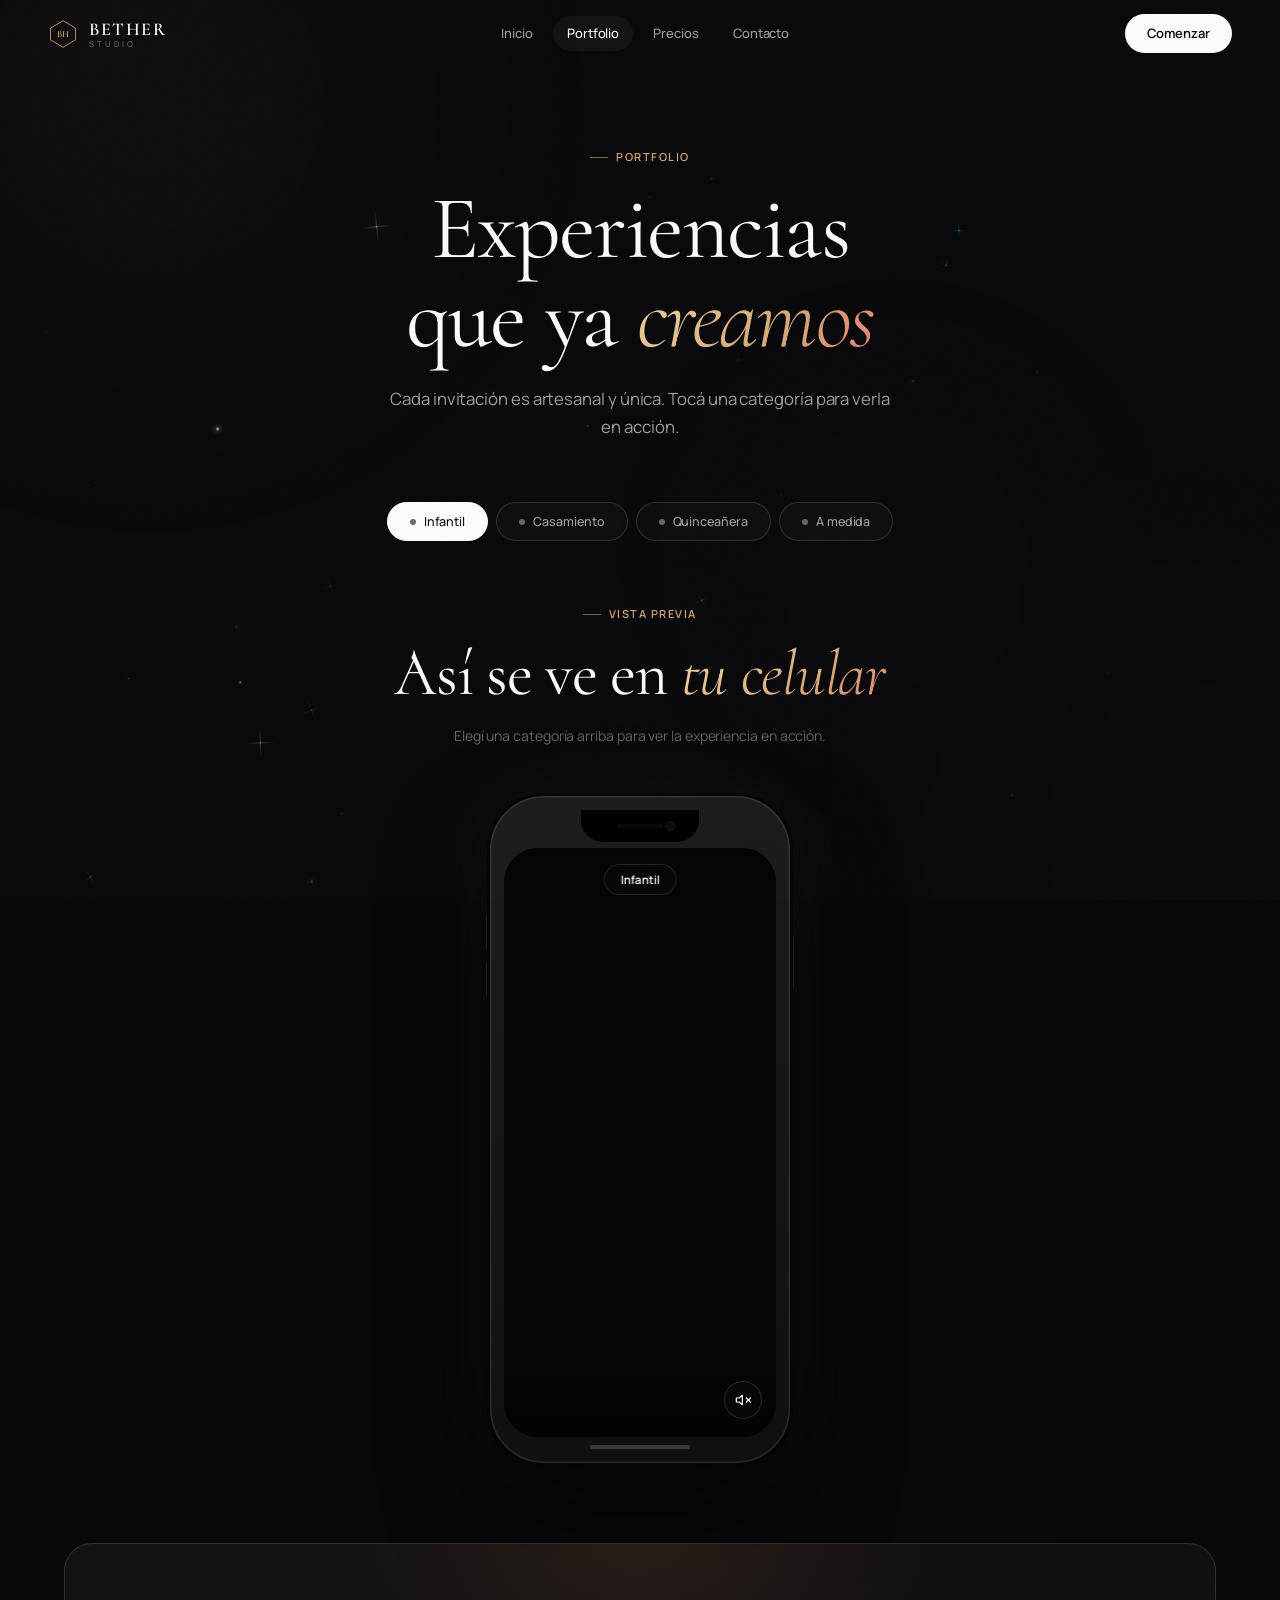
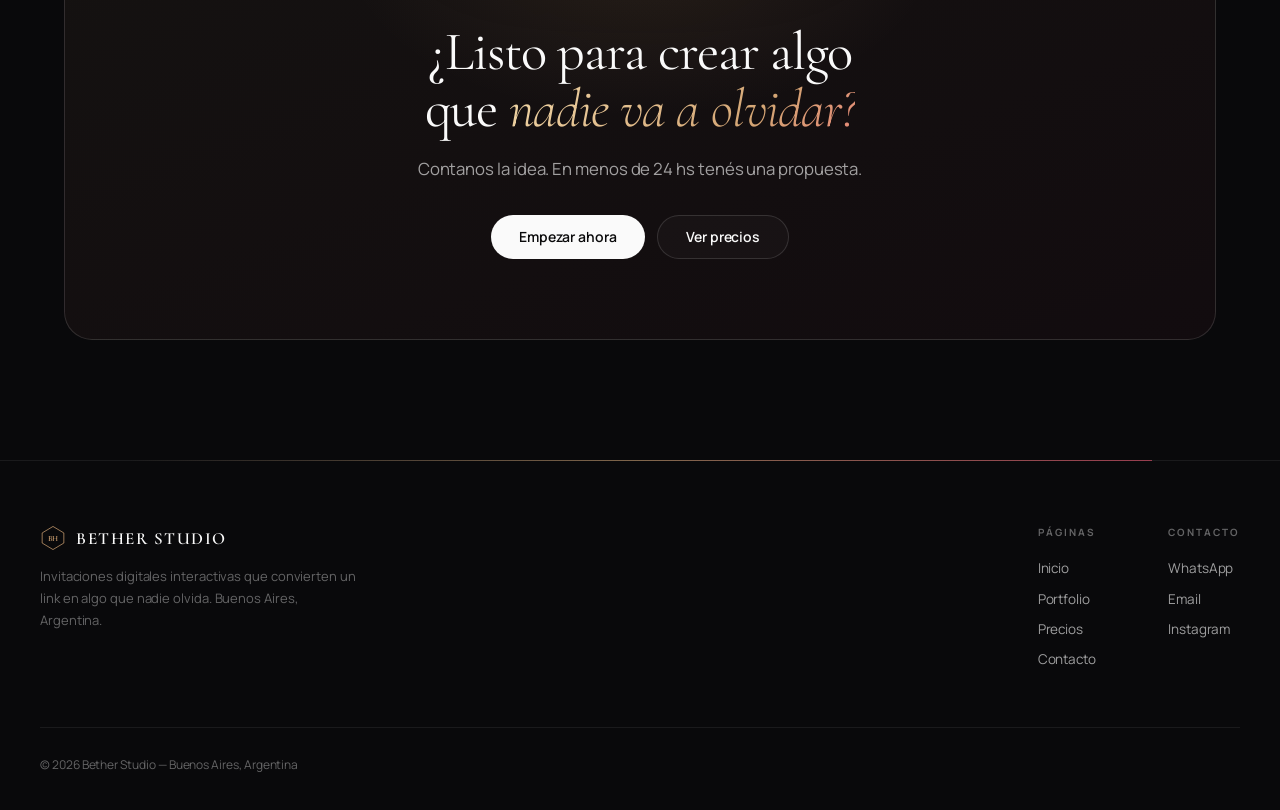
==== commit 11e63776: "Clean up portfolio grid by removing items Removed multiple portfolio items from the grid section." ====
--- a/portfolio.html
+++ b/portfolio.html
@@ -203,138 +203,6 @@
   </div>
 </div>
 
-<!-- PORTFOLIO GRID -->
-<div class="port-grid">
-
-  <!-- Mario -->
-  <div class="pc pc-wide" data-cat="infantil" data-modal="mario">
-    <div class="pc-visual" style="background:linear-gradient(160deg,#0d1f35,#1a4a7a 45%,#2d7cc0 75%,#4a9a3a)">
-      <span class="pc-badge">Más completa</span>
-      <span class="pc-glyph">Mario</span>
-    </div>
-    <div class="pc-info">
-      <span class="pc-tag">Super Mario · Infantil</span>
-      <div class="pc-name">Nubes volumétricas &amp; mini-juego</div>
-      <p class="pc-desc">Countdown, mini-juego de monedas, confirmación con GIF, mapas integrados.</p>
-      <div class="pc-pills"><span class="pill">Mini-juego</span><span class="pill">Música</span><span class="pill">RSVP</span></div>
-      <span class="pc-cta">Ver detalle →</span>
-    </div>
-  </div>
-
-  <!-- Frozen -->
-  <div class="pc pc-tall" data-cat="infantil" data-modal="frozen">
-    <div class="pc-visual" style="background:linear-gradient(160deg,#07121e,#0f2238 40%,#1e3d6b 75%,#4a82c8)">
-      <span class="pc-badge">Mágica</span>
-      <span class="pc-glyph">Frozen</span>
-    </div>
-    <div class="pc-info">
-      <span class="pc-tag">Frozen · Infantil</span>
-      <div class="pc-name">Nieve &amp; cristales</div>
-      <p class="pc-desc">Copos SVG, cristales y atmósfera polar.</p>
-      <span class="pc-cta">Ver detalle →</span>
-    </div>
-  </div>
-
-  <!-- Spiderman -->
-  <div class="pc pc-third" data-cat="infantil" data-modal="spiderman">
-    <div class="pc-visual" style="background:linear-gradient(160deg,#06000c,#100a2e 40%,#1a1245 70%,#5c0000)">
-      <span class="pc-badge">Acción</span>
-      <span class="pc-glyph">Spider</span>
-    </div>
-    <div class="pc-info">
-      <span class="pc-tag">Spiderman · Infantil</span>
-      <div class="pc-name">Ciudad nocturna</div>
-      <p class="pc-desc">Telarañas SVG, skyline y mini-juego.</p>
-      <span class="pc-cta">Ver detalle →</span>
-    </div>
-  </div>
-
-  <!-- Dino -->
-  <div class="pc pc-third" data-cat="infantil" data-modal="dino">
-    <div class="pc-visual" style="background:linear-gradient(160deg,#061206,#0f3010 40%,#1e5a18 75%,#3a8020)">
-      <span class="pc-badge">Selva</span>
-      <span class="pc-glyph">Dinos</span>
-    </div>
-    <div class="pc-info">
-      <span class="pc-tag">Dinosaurios · Infantil</span>
-      <div class="pc-name">Jurásico tropical</div>
-      <p class="pc-desc">Dinosaurios animados y hojas con física.</p>
-      <span class="pc-cta">Ver detalle →</span>
-    </div>
-  </div>
-
-  <!-- Minecraft -->
-  <div class="pc pc-third" data-cat="infantil" data-modal="minecraft">
-    <div class="pc-visual" style="background:linear-gradient(160deg,#060c06,#0f2010 40%,#1e3c1a 70%,#3a5c18)">
-      <span class="pc-badge">Pixel</span>
-      <span class="pc-glyph">Mine</span>
-    </div>
-    <div class="pc-info">
-      <span class="pc-tag">Minecraft · Infantil</span>
-      <div class="pc-name">Mundo pixelado</div>
-      <p class="pc-desc">Bloques que se construyen en tiempo real.</p>
-      <span class="pc-cta">Ver detalle →</span>
-    </div>
-  </div>
-
-  <!-- Encanto -->
-  <div class="pc pc-third" data-cat="infantil" data-modal="encanto">
-    <div class="pc-visual" style="background:linear-gradient(160deg,#100602,#3a1400 40%,#6e2e0a 70%,#b05520)">
-      <span class="pc-badge">Mariposas</span>
-      <span class="pc-glyph">Encanto</span>
-    </div>
-    <div class="pc-info">
-      <span class="pc-tag">Encanto · Infantil</span>
-      <div class="pc-name">Casita Madrigal</div>
-      <p class="pc-desc">Flores que brotan al scroll y mariposas.</p>
-      <span class="pc-cta">Ver detalle →</span>
-    </div>
-  </div>
-
-  <!-- Wedding -->
-  <div class="pc pc-wide" data-cat="casamiento" data-modal="wed" style="display:none">
-    <div class="pc-visual" style="background:linear-gradient(160deg,#0a0705,#14091e 45%,#1e1035 80%,#140820)">
-      <span class="pc-badge">Elegancia</span>
-      <span class="pc-glyph">Sí, acepto.</span>
-    </div>
-    <div class="pc-info">
-      <span class="pc-tag">Casamiento</span>
-      <div class="pc-name">Elegancia Dorada · Sobre animado</div>
-      <p class="pc-desc">Sobre que se abre, pétalos, música generativa, trivia y CBU/alias.</p>
-      <div class="pc-pills"><span class="pill">Sobre</span><span class="pill">Pétalos</span><span class="pill">CBU</span></div>
-      <span class="pc-cta">Ver detalle →</span>
-    </div>
-  </div>
-
-  <!-- Quince -->
-  <div class="pc pc-tall" data-cat="quinceanera" data-modal="quince" style="display:none">
-    <div class="pc-visual" style="background:linear-gradient(160deg,#0f0520,#2d0f4a 40%,#5a1f8a 70%,#8840c0)">
-      <span class="pc-badge">Destellos</span>
-      <span class="pc-glyph">Quince</span>
-    </div>
-    <div class="pc-info">
-      <span class="pc-tag">Quinceañera</span>
-      <div class="pc-name">Rosa Violeta</div>
-      <p class="pc-desc">Pétalos de rosa, destellos, galería y RSVP.</p>
-      <span class="pc-cta">Ver detalle →</span>
-    </div>
-  </div>
-
-  <!-- Custom -->
-  <div class="pc pc-wide" data-cat="medida" data-modal="custom" style="display:none">
-    <div class="pc-visual" style="background:linear-gradient(160deg,#111113,#18182a 50%,#2a1f3a)">
-      <span class="pc-badge">A medida</span>
-      <span class="pc-glyph">Tu idea</span>
-    </div>
-    <div class="pc-info">
-      <span class="pc-tag">A medida</span>
-      <div class="pc-name">¿Tenés una idea?</div>
-      <p class="pc-desc">Cualquier temática. Construimos algo único para vos.</p>
-      <span class="pc-cta">Ver detalle →</span>
-    </div>
-  </div>
-
-</div>
 
 <!-- CTA BANNER -->
 <div class="cta-banner">
--- a/shared.css
+++ b/shared.css
@@ -302,6 +302,39 @@
 }
 
 /* Mobile: sin cursor custom, sin spot */
+
+/* ═══ MOBILE SPARKLE FIX ═══ */
+/* En mobile los orbs con blur pesado no renderizan en Android/Safari.
+   Usamos un gradient CSS directo + partículas más simples. */
+html{background:#09090b}
+body{background:#09090b}
+
+@media(max-width:680px){
+  /* Ocultar los orbs de blur que no renderizan bien */
+  .ambient .orb{display:none!important}
+  /* Fondo con destellos sutiles via CSS gradient — siempre visible */
+  .ambient::after{
+    content:"";
+    position:fixed;inset:0;
+    background:
+      radial-gradient(ellipse 80% 50% at 20% 20%, rgba(212,165,116,.12) 0%, transparent 60%),
+      radial-gradient(ellipse 60% 40% at 80% 80%, rgba(255,93,122,.09) 0%, transparent 55%),
+      radial-gradient(ellipse 50% 60% at 60% 30%, rgba(168,85,247,.07) 0%, transparent 50%),
+      radial-gradient(ellipse 70% 40% at 30% 70%, rgba(34,211,238,.07) 0%, transparent 55%);
+    pointer-events:none;
+    animation:ambientMobile 8s ease-in-out infinite alternate;
+  }
+  /* Canvas sparkle — mantener pero ajustar opacity para que se vean */
+  canvas:not(#pgFlash){
+    opacity:.85!important;
+  }
+}
+
+@keyframes ambientMobile{
+  0%{opacity:.7;transform:scale(1)}
+  100%{opacity:1;transform:scale(1.04)}
+}
+
 @media(pointer:coarse){
   *{cursor:auto!important}
   .spot{display:none!important}
